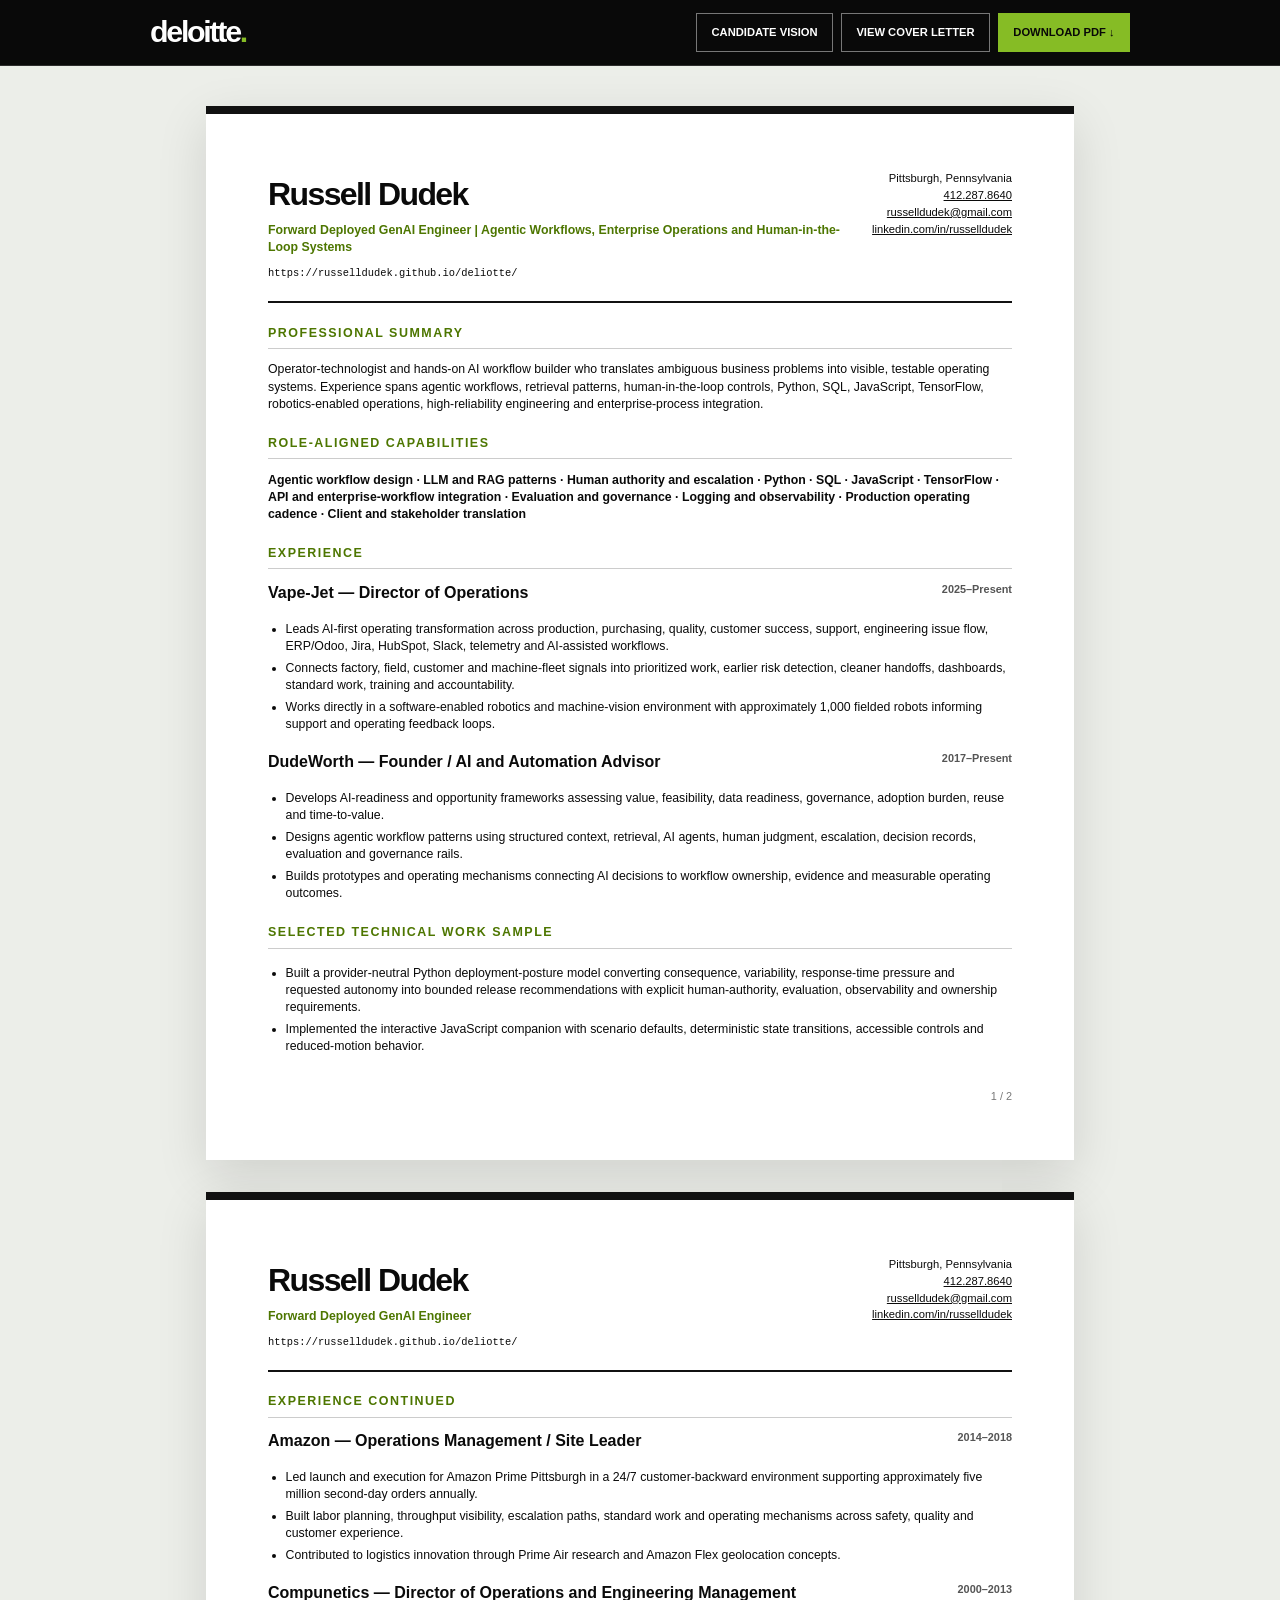
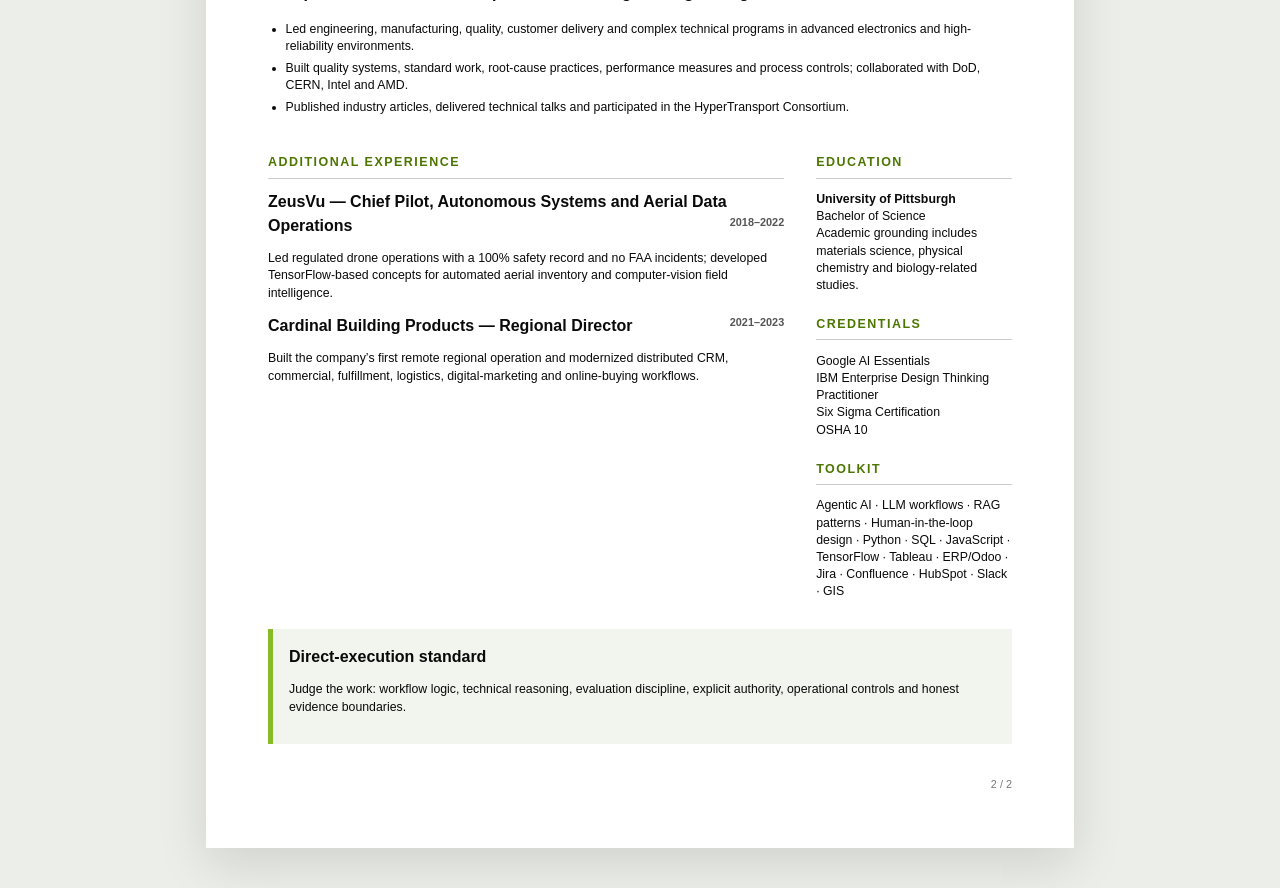
==== resume.html @ f1f815e5 "Add role-aligned resume route" ====
<!doctype html><html lang="en"><head><meta charset="utf-8"><meta name="viewport" content="width=device-width,initial-scale=1"><title>Russell Dudek | Deloitte FDE Résumé</title><link rel="stylesheet" href="styles.v2.css"></head><body class="document-page"><header class="docbar"><a href="index.html"><span class="wordmark">deloitte<span>.</span></span></a><nav class="doc-actions"><a href="index.html">Candidate vision</a><a href="cover-letter.html">View cover letter</a><a class="download" download href="docs/russell-dudek-deloitte-frontier-genai-fde-resume.pdf">Download PDF ↓</a></nav></header><main class="sheet-stack"><section class="sheet"><div class="sheet-header"><div><h1>Russell Dudek</h1><p>Forward Deployed GenAI Engineer | Agentic Workflows, Enterprise Operations and Human-in-the-Loop Systems</p><div class="visible-url">https://russelldudek.github.io/deliotte/</div></div><div class="contact">Pittsburgh, Pennsylvania<a href="tel:+14122878640">412.287.8640</a><a href="mailto:russelldudek@gmail.com">russelldudek@gmail.com</a><a href="https://www.linkedin.com/in/russelldudek">linkedin.com/in/russelldudek</a></div></div><h2>Professional summary</h2><p>Operator-technologist and hands-on AI workflow builder who translates ambiguous business problems into visible, testable operating systems. Experience spans agentic workflows, retrieval patterns, human-in-the-loop controls, Python, SQL, JavaScript, TensorFlow, robotics-enabled operations, high-reliability engineering and enterprise-process integration.</p><h2>Role-aligned capabilities</h2><p><b>Agentic workflow design · LLM and RAG patterns · Human authority and escalation · Python · SQL · JavaScript · TensorFlow · API and enterprise-workflow integration · Evaluation and governance · Logging and observability · Production operating cadence · Client and stakeholder translation</b></p><h2>Experience</h2><h3>Vape-Jet — Director of Operations <small>2025–Present</small></h3><ul><li>Leads AI-first operating transformation across production, purchasing, quality, customer success, support, engineering issue flow, ERP/Odoo, Jira, HubSpot, Slack, telemetry and AI-assisted workflows.</li><li>Connects factory, field, customer and machine-fleet signals into prioritized work, earlier risk detection, cleaner handoffs, dashboards, standard work, training and accountability.</li><li>Works directly in a software-enabled robotics and machine-vision environment with approximately 1,000 fielded robots informing support and operating feedback loops.</li></ul><h3>DudeWorth — Founder / AI and Automation Advisor <small>2017–Present</small></h3><ul><li>Develops AI-readiness and opportunity frameworks assessing value, feasibility, data readiness, governance, adoption burden, reuse and time-to-value.</li><li>Designs agentic workflow patterns using structured context, retrieval, AI agents, human judgment, escalation, decision records, evaluation and governance rails.</li><li>Builds prototypes and operating mechanisms connecting AI decisions to workflow ownership, evidence and measurable operating outcomes.</li></ul><h2>Selected technical work sample</h2><ul><li>Built a provider-neutral Python deployment-posture model converting consequence, variability, response-time pressure and requested autonomy into bounded release recommendations with explicit human-authority, evaluation, observability and ownership requirements.</li><li>Implemented the interactive JavaScript companion with scenario defaults, deterministic state transitions, accessible controls and reduced-motion behavior.</li></ul><div class="page-number">1 / 2</div></section><section class="sheet"><div class="sheet-header"><div><h1>Russell Dudek</h1><p>Forward Deployed GenAI Engineer</p><div class="visible-url">https://russelldudek.github.io/deliotte/</div></div><div class="contact">Pittsburgh, Pennsylvania<a href="tel:+14122878640">412.287.8640</a><a href="mailto:russelldudek@gmail.com">russelldudek@gmail.com</a><a href="https://www.linkedin.com/in/russelldudek">linkedin.com/in/russelldudek</a></div></div><h2>Experience continued</h2><h3>Amazon — Operations Management / Site Leader <small>2014–2018</small></h3><ul><li>Led launch and execution for Amazon Prime Pittsburgh in a 24/7 customer-backward environment supporting approximately five million second-day orders annually.</li><li>Built labor planning, throughput visibility, escalation paths, standard work and operating mechanisms across safety, quality and customer experience.</li><li>Contributed to logistics innovation through Prime Air research and Amazon Flex geolocation concepts.</li></ul><h3>Compunetics — Director of Operations and Engineering Management <small>2000–2013</small></h3><ul><li>Led engineering, manufacturing, quality, customer delivery and complex technical programs in advanced electronics and high-reliability environments.</li><li>Built quality systems, standard work, root-cause practices, performance measures and process controls; collaborated with DoD, CERN, Intel and AMD.</li><li>Published industry articles, delivered technical talks and participated in the HyperTransport Consortium.</li></ul><div class="two-col"><div><h2>Additional experience</h2><h3>ZeusVu — Chief Pilot, Autonomous Systems and Aerial Data Operations <small>2018–2022</small></h3><p>Led regulated drone operations with a 100% safety record and no FAA incidents; developed TensorFlow-based concepts for automated aerial inventory and computer-vision field intelligence.</p><h3>Cardinal Building Products — Regional Director <small>2021–2023</small></h3><p>Built the company’s first remote regional operation and modernized distributed CRM, commercial, fulfillment, logistics, digital-marketing and online-buying workflows.</p></div><aside><h2>Education</h2><p><b>University of Pittsburgh</b><br>Bachelor of Science<br>Academic grounding includes materials science, physical chemistry and biology-related studies.</p><h2>Credentials</h2><p>Google AI Essentials<br>IBM Enterprise Design Thinking Practitioner<br>Six Sigma Certification<br>OSHA 10</p><h2>Toolkit</h2><p>Agentic AI · LLM workflows · RAG patterns · Human-in-the-loop design · Python · SQL · JavaScript · TensorFlow · Tableau · ERP/Odoo · Jira · Confluence · HubSpot · Slack · GIS</p></aside></div><div class="callout"><b>Direct-execution standard</b><p>Judge the work: workflow logic, technical reasoning, evaluation discipline, explicit authority, operational controls and honest evidence boundaries.</p></div><div class="page-number">2 / 2</div></section></main></body></html>
---- styles.v2.css ----
:root{--ink:#0a0a0a;--paper:#fff;--fog:#f2f3ef;--muted:#626262;--line:#d7d9d2;--green:#86bc25;--green-deep:#4d7600;--acid:#b7ed42;--max:1240px;--sans:"Helvetica Neue",Helvetica,Arial,sans-serif;--mono:"SFMono-Regular",Consolas,monospace}*{box-sizing:border-box}html{scroll-behavior:smooth}body{margin:0;background:var(--paper);color:var(--ink);font-family:var(--sans);line-height:1.5;text-rendering:optimizeLegibility}a{color:inherit}button,input{font:inherit}:focus-visible{outline:3px solid var(--green);outline-offset:4px}.skip{position:fixed;left:1rem;top:-5rem;z-index:200;background:#fff;color:#000;padding:.8rem 1rem;border:2px solid #000}.skip:focus{top:1rem}.topbar{position:sticky;top:0;z-index:100;min-height:82px;padding:0 max(24px,calc((100vw - var(--max))/2));display:flex;align-items:stretch;justify-content:space-between;background:rgba(8,8,8,.96);color:#fff;border-bottom:1px solid #292929;backdrop-filter:blur(18px)}.identity{display:flex;align-items:center;gap:1.15rem;text-decoration:none;padding-right:2rem}.wordmark{font-size:1.9rem;font-weight:900;letter-spacing:-.075em;line-height:1}.wordmark span{color:var(--green)}.identity small{border-left:1px solid #464646;padding-left:1.15rem;color:#bdbdbd;font-size:.68rem;letter-spacing:.08em;text-transform:uppercase;max-width:170px}.topbar nav{display:flex;align-items:stretch}.topbar nav>a{display:flex;align-items:center;padding:0 .8rem;text-decoration:none;color:#d5d5d5;font-size:.72rem;font-weight:800;letter-spacing:.06em;text-transform:uppercase;border-left:1px solid #272727;transition:.2s}.topbar nav>a:hover{background:#191919;color:#fff}.topbar nav .resume-cta{background:var(--green);color:#0a0a0a;padding-inline:1.4rem}.topbar nav .resume-cta:hover{background:var(--acid);color:#000}.menu{display:none;background:transparent;border:0;padding:1.2rem}.menu i{display:block;width:24px;height:2px;background:#fff;margin:6px}.hero{overflow:hidden;background:#090909;color:#fff;position:relative}.hero:before{content:"";position:absolute;inset:0;background:radial-gradient(circle at 72% 42%,rgba(134,188,37,.14),transparent 30%),linear-gradient(rgba(255,255,255,.032) 1px,transparent 1px),linear-gradient(90deg,rgba(255,255,255,.032) 1px,transparent 1px);background-size:auto,42px 42px,42px 42px}.hero-grid{position:relative;max-width:var(--max);min-height:760px;margin:auto;padding:5.5rem 1.5rem 4.5rem;display:grid;grid-template-columns:minmax(0,.88fr) minmax(480px,1.12fr);gap:4.5rem;align-items:center}.eyebrow{margin:0 0 1.15rem;color:#c8e49b;font-size:.69rem;font-weight:900;letter-spacing:.17em;text-transform:uppercase}.dark-ink{color:var(--green-deep)}h1,h2,h3,p{overflow-wrap:anywhere}.hero h1{margin:0;max-width:720px;font-size:clamp(3.9rem,6.7vw,7.15rem);line-height:.89;letter-spacing:-.078em}.hero h1 em{font-style:normal;color:var(--green)}.lede{max-width:690px;margin:1.9rem 0 0;color:#c9c9c9;font-size:clamp(1.08rem,1.65vw,1.36rem)}.hero-actions{display:flex;align-items:center;gap:.8rem;flex-wrap:wrap;margin-top:2rem}.button{min-height:49px;display:inline-flex;align-items:center;justify-content:center;padding:.78rem 1.15rem;border:1px solid #fff;border-radius:2px;text-decoration:none;font-size:.78rem;font-weight:900;letter-spacing:.04em;text-transform:uppercase}.button.green{background:var(--green);border-color:var(--green);color:#080808}.button.green:hover{background:var(--acid)}.button.outline:hover{background:#fff;color:#000}.text-link{margin-left:.35rem;color:#d9d9d9;font-size:.8rem;font-weight:850;text-underline-offset:5px}.proof-strip{display:grid;grid-template-columns:repeat(3,1fr);margin-top:3rem;border-top:1px solid #373737;border-bottom:1px solid #373737}.proof-strip span{padding:1rem .75rem 1rem 0;color:#a9a9a9;font-size:.7rem;border-right:1px solid #373737}.proof-strip span+span{padding-left:.75rem}.proof-strip span:last-child{border-right:0}.proof-strip b{display:block;color:#fff;font-size:.74rem;margin-bottom:.18rem}.assembly{position:relative;border:1px solid #383838;background:rgba(12,12,12,.92);box-shadow:0 35px 90px rgba(0,0,0,.48);overflow:hidden}.assembly-head,.assembly-foot{height:54px;display:flex;align-items:center;justify-content:space-between;padding:0 1rem;border-bottom:1px solid #343434;color:#cfcfcf;font-family:var(--mono);font-size:.67rem;text-transform:uppercase;letter-spacing:.08em}.assembly-foot{border-top:1px solid #343434;border-bottom:0}.live{display:flex;align-items:center;gap:.45rem;color:#d6edaf}.live i{width:7px;height:7px;border-radius:50%;background:var(--green);box-shadow:0 0 12px var(--green);animation:pulse 1.4s infinite}.assembly-stage{position:relative;min-height:560px;background:linear-gradient(135deg,#111,#070707);overflow:hidden}.assembly-stage:before{content:"";position:absolute;inset:0;background:linear-gradient(rgba(255,255,255,.04) 1px,transparent 1px),linear-gradient(90deg,rgba(255,255,255,.04) 1px,transparent 1px);background-size:28px 28px}.scan{position:absolute;z-index:5;left:0;right:0;height:2px;background:linear-gradient(90deg,transparent,var(--acid),transparent);box-shadow:0 0 18px var(--green);animation:scan 5s ease-in-out infinite}.module{position:absolute;z-index:3;width:190px;padding:.8rem .9rem;border:1px solid #454545;background:#171717;box-shadow:0 12px 24px rgba(0,0,0,.35);animation-duration:6s;animation-iteration-count:infinite;animation-timing-function:cubic-bezier(.6,0,.22,1)}.module b{display:block;color:#fff;font-size:.8rem;text-transform:uppercase;letter-spacing:.08em}.module span{display:block;color:#8d8d8d;font-family:var(--mono);font-size:.59rem;margin-top:.3rem}.m1{left:4%;top:9%;animation-name:lock1}.m2{right:4%;top:10%;animation-name:lock2}.m3{left:3%;top:41%;animation-name:lock3}.m4{right:3%;top:42%;animation-name:lock4}.m5{left:8%;bottom:8%;animation-name:lock5}.m6{right:8%;bottom:8%;animation-name:lock6}.core{position:absolute;z-index:4;left:50%;top:50%;width:210px;height:210px;transform:translate(-50%,-50%);border-radius:50%;display:grid;place-content:center;text-align:center;background:#101010;border:1px solid #596f31;box-shadow:0 0 0 22px rgba(134,188,37,.04),0 0 80px rgba(134,188,37,.12)}.core-ring{position:absolute;inset:-16px;border:1px dashed rgba(183,237,66,.38);border-radius:50%;animation:spin 18s linear infinite}.core small,.core span{font-family:var(--mono);font-size:.56rem;text-transform:uppercase;letter-spacing:.1em;color:#99b66b}.core strong{font-size:1.35rem;line-height:1.05;letter-spacing:-.04em;margin:.45rem 0}.assembly-foot button{border:0;background:none;color:#d6edaf;font-family:var(--mono);font-size:.67rem;text-transform:uppercase;cursor:pointer}.assembly.replay .module{animation:none}.assembly.replay .scan{animation:none}.ticker{overflow:hidden;background:var(--green);color:#0a0a0a;border-block:1px solid #0a0a0a;white-space:nowrap}.ticker div{width:max-content;padding:.78rem 0;font-size:.69rem;font-weight:950;letter-spacing:.13em;animation:ticker 32s linear infinite}.section{padding:7rem 1.5rem}.wrap{max-width:var(--max);margin:auto}.section h2,.closing h2{max-width:1040px;margin:0;font-size:clamp(2.7rem,5.7vw,5.7rem);line-height:.95;letter-spacing:-.065em}.section-lede{max-width:820px;margin:1.5rem 0 0;color:var(--muted);font-size:1.16rem}.pale{color:#bdbdbd}.fog{background:var(--fog)}.black{background:#0b0b0b;color:#fff}.mandate-grid{display:grid;grid-template-columns:.82fr 1.18fr;gap:6rem;margin-top:4.5rem}.mandate-grid blockquote{margin:0;font-size:clamp(2rem,3.6vw,3.7rem);font-weight:800;line-height:1.05;letter-spacing:-.05em;position:sticky;top:125px}.tensions{border-top:1px solid var(--line)}.tensions article{display:grid;grid-template-columns:56px 1fr;gap:1rem;padding:1.5rem 0;border-bottom:1px solid var(--line)}.tensions article>b{color:var(--green-deep)}.tensions h3{margin:0;font-size:1.15rem}.tensions p{margin:.25rem 0 0;color:var(--muted)}.contract{display:grid;grid-template-columns:repeat(5,1fr);margin-top:4rem;border-top:2px solid var(--ink);border-bottom:2px solid var(--ink)}.contract article{min-height:310px;padding:1.4rem 1rem;border-right:1px solid #c8cac3;background:#fff;transition:.25s}.contract article:last-child{border-right:0}.contract article:hover{background:#e9f5d4;transform:translateY(-8px)}.contract span{font-family:var(--mono);font-size:.7rem}.contract h3{margin:3.2rem 0 .7rem;font-size:1.6rem;letter-spacing:-.04em}.contract p{color:var(--muted);font-size:.86rem}.contract b{display:block;margin-top:1.2rem;padding-top:1rem;border-top:1px solid #ccc;font-size:.72rem}.lab{display:grid;grid-template-columns:minmax(300px,.72fr) minmax(0,1.28fr);gap:2rem;margin-top:3.5rem}.controls{padding:1.45rem;background:#fff;color:#111;border:1px solid #353535}.tabs{display:grid;grid-template-columns:repeat(3,1fr);gap:.35rem}.tabs button{min-height:48px;padding:.5rem;border:1px solid #bbb;background:#fff;font-size:.66rem;font-weight:850}.tabs button.active{background:#111;color:#fff;border-color:#111}.controls label{display:block;position:relative;margin-top:1.35rem;font-size:.74rem;font-weight:850}.controls output{float:right;color:var(--green-deep)}input[type=range]{width:100%;margin-top:.5rem;accent-color:var(--green)}.reset{width:100%;margin-top:1.2rem;padding:.75rem;background:#fff;border:1px solid #111;font-weight:850}.readout{padding:2rem;border:1px solid #323232;background:linear-gradient(145deg,#161616,#0c0c0c)}.readout>small{color:#a3b989;text-transform:uppercase;letter-spacing:.12em}.readout>h3{margin:.45rem 0 1rem;color:#dff2be;font-size:clamp(2.5rem,5vw,5.2rem);line-height:.94;letter-spacing:-.06em}.readout>p{max-width:720px;color:#bdbdbd}.requirements{display:grid;grid-template-columns:repeat(2,1fr);gap:.55rem;margin-top:1.5rem}.requirements div{padding:1rem;border:1px solid #323232}.requirements span{display:block;color:#8d8d8d;font-size:.61rem;text-transform:uppercase;letter-spacing:.1em}.requirements b{display:block;margin-top:.3rem;font-size:.86rem}.evidence-grid{display:grid;grid-template-columns:1.12fr .88fr;gap:5rem;margin-top:4rem}.timeline{border-left:3px solid var(--green);padding-left:2rem}.timeline article{position:relative;padding:0 0 2rem}.timeline article+article{padding-top:2rem;border-top:1px solid var(--line)}.timeline article:before{content:"";position:absolute;left:-2.48rem;top:.25rem;width:12px;height:12px;background:var(--green);border:3px solid #fff}.timeline h3{margin:0;font-size:1.35rem}.timeline small{color:var(--green-deep);font-weight:850}.timeline p{color:var(--muted)}.proof{align-self:start;position:sticky;top:110px;background:#111;color:#fff;padding:2rem}.proof h3{font-size:2rem;margin:0}.proof li{margin:.8rem 0;color:#d0d0d0}.plan{display:grid;grid-template-columns:repeat(3,1fr);gap:1px;margin-top:4rem;background:#3d3d3d;border:1px solid #3d3d3d}.plan article{padding:2rem;background:#111}.plan small{color:#cce5a2;font-weight:900;letter-spacing:.12em;text-transform:uppercase}.plan h3{font-size:1.5rem}.plan li{margin:.8rem 0;color:#c8c8c8}.docs{display:grid;grid-template-columns:repeat(5,1fr);margin-top:4rem;border-top:2px solid #111;border-bottom:2px solid #111}.docs article{min-height:285px;padding:1.35rem;border-right:1px solid #c8cac3;background:#fff}.docs article:last-child{border-right:0}.docs h3{font-size:1.2rem}.docs p{color:var(--muted);font-size:.82rem}.docs a{display:block;margin-top:1rem;font-size:.74rem;font-weight:900;text-transform:uppercase;text-underline-offset:4px}.closing{display:grid;grid-template-columns:1.4fr .6fr;gap:4rem;background:var(--green);padding:6rem max(24px,calc((100vw - var(--max))/2))}.closing>div:last-child{display:flex;flex-direction:column;border-top:2px solid #111}.closing>div:last-child a{padding:1rem 0;border-bottom:1px solid rgba(0,0,0,.45);text-decoration:none;font-weight:900}footer{display:grid;grid-template-columns:1fr 1fr;gap:3rem;padding:3rem max(24px,calc((100vw - var(--max))/2));background:#080808;color:#fff}footer p{max-width:520px;color:#999;font-size:.75rem}footer>div:last-child{display:flex;flex-direction:column;align-items:flex-end;gap:.5rem}footer a{color:#bbb;font-size:.75rem}.document-page{background:#eceee9}.docbar{position:sticky;top:0;z-index:50;display:flex;align-items:center;justify-content:space-between;gap:1rem;padding:.8rem max(20px,calc((100vw - 980px)/2));background:#090909;color:#fff;border-bottom:1px solid #2d2d2d}.docbar>a:first-child{text-decoration:none}.doc-actions{display:flex;gap:.5rem;flex-wrap:wrap}.doc-actions a{padding:.65rem .9rem;border:1px solid #777;text-decoration:none;font-size:.7rem;font-weight:900;text-transform:uppercase}.doc-actions a.download{background:var(--green);border-color:var(--green);color:#080808}.sheet-stack{max-width:900px;margin:2.5rem auto;padding:0 1rem}.sheet{min-height:1050px;margin:0 auto 2rem;padding:56px 62px;background:#fff;box-shadow:0 16px 48px rgba(0,0,0,.12);border-top:8px solid #111}.sheet-header{display:grid;grid-template-columns:1fr auto;gap:1rem;padding-bottom:1.2rem;border-bottom:2px solid #111}.sheet-header h1{margin:0;font-size:2rem;letter-spacing:-.05em}.sheet-header p{margin:.25rem 0 0;color:var(--green-deep);font-weight:800}.contact{text-align:right;font-size:.7rem}.contact a{display:block}.sheet .visible-url{font-family:var(--mono);font-size:.65rem;margin-top:.6rem}.sheet h2{font-size:.78rem;letter-spacing:.12em;text-transform:uppercase;color:var(--green-deep);border-bottom:1px solid #ccc;padding-bottom:.35rem;margin:1.3rem 0 .65rem}.sheet h3{margin:.7rem 0 .15rem;font-size:1rem}.sheet h3 small{float:right;font-size:.68rem;color:#555}.sheet p,.sheet li{font-size:.77rem;line-height:1.4}.sheet ul{padding-left:1.1rem}.sheet li{margin:.3rem 0}.two-col{display:grid;grid-template-columns:1.45fr .55fr;gap:2rem}.callout{background:#f2f5ed;border-left:5px solid var(--green);padding:1rem;margin:1rem 0}.letter-body p{font-size:.9rem;line-height:1.55}.metric-grid{display:grid;grid-template-columns:repeat(2,1fr);gap:.7rem}.metric-grid>div{border:1px solid #ccc;padding:.75rem}.phase-grid{display:grid;grid-template-columns:repeat(3,1fr);gap:.8rem}.phase-grid article{border-top:5px solid var(--green);background:#f4f5f1;padding:1rem}.contract-grid{display:grid;grid-template-columns:repeat(2,1fr);gap:.8rem}.contract-grid article{border:1px solid #ccc;padding:1rem}.contract-grid article:last-child{grid-column:1/-1}.page-number{margin-top:2rem;text-align:right;color:#777;font-size:.68rem}@keyframes pulse{50%{opacity:.35;transform:scale(.8)}}@keyframes scan{0%,100%{top:4%;opacity:.2}50%{top:94%;opacity:1}}@keyframes spin{to{transform:rotate(360deg)}}@keyframes ticker{to{transform:translateX(-50%)}}@keyframes lock1{0%,10%{transform:translate(-80px,-30px);opacity:.25}30%,85%{transform:translate(74px,52px);opacity:1}100%{transform:translate(-80px,-30px);opacity:.25}}@keyframes lock2{0%,14%{transform:translate(75px,-35px);opacity:.25}34%,85%{transform:translate(-74px,50px);opacity:1}100%{transform:translate(75px,-35px);opacity:.25}}@keyframes lock3{0%,18%{transform:translate(-95px,0);opacity:.25}38%,85%{transform:translate(82px,0);opacity:1}100%{transform:translate(-95px,0);opacity:.25}}@keyframes lock4{0%,22%{transform:translate(95px,0);opacity:.25}42%,85%{transform:translate(-82px,0);opacity:1}100%{transform:translate(95px,0);opacity:.25}}@keyframes lock5{0%,26%{transform:translate(-70px,35px);opacity:.25}46%,85%{transform:translate(75px,-55px);opacity:1}100%{transform:translate(-70px,35px);opacity:.25}}@keyframes lock6{0%,30%{transform:translate(70px,35px);opacity:.25}50%,85%{transform:translate(-75px,-55px);opacity:1}100%{transform:translate(70px,35px);opacity:.25}}@media(max-width:1080px){.topbar nav>a:not(.resume-cta){display:none}.identity small{display:none}.hero-grid{grid-template-columns:1fr;min-height:auto}.assembly{max-width:760px}.mandate-grid,.evidence-grid{grid-template-columns:1fr}.mandate-grid blockquote,.proof{position:static}.contract,.docs{grid-template-columns:1fr 1fr}.contract article,.docs article{border-bottom:1px solid #c8cac3}.closing{grid-template-columns:1fr}.topbar nav .resume-cta{display:flex!important}}@media(max-width:700px){.topbar{min-height:68px;padding-inline:1rem}.topbar nav{display:none;position:absolute;top:100%;left:0;right:0;flex-direction:column;background:#090909;border-top:1px solid #333}.topbar nav.open{display:flex}.topbar nav>a,.topbar nav>a:not(.resume-cta){display:block!important;padding:1rem;border-bottom:1px solid #2d2d2d}.menu{display:block}.hero-grid{padding:3.5rem 1.1rem}.hero h1{font-size:clamp(3.2rem,15vw,5.2rem)}.proof-strip{grid-template-columns:1fr}.proof-strip span{border-right:0;border-bottom:1px solid #333;padding-left:0!important}.assembly-stage{min-height:520px}.module{width:145px}.module span{font-size:.5rem}.core{width:160px;height:160px}.m1,.m3,.m5{left:2%}.m2,.m4,.m6{right:2%}.section{padding:4.5rem 1.1rem}.section h2,.closing h2{font-size:clamp(2.7rem,13vw,4.4rem)}.contract,.docs,.lab,.requirements,.plan{grid-template-columns:1fr}.contract article,.docs article{min-height:0;border-right:0}.tabs{grid-template-columns:1fr}.closing{padding:4.5rem 1.1rem}footer{grid-template-columns:1fr;padding:2.5rem 1.1rem}footer>div:last-child{align-items:flex-start}.docbar{align-items:flex-start;flex-direction:column}.sheet-stack{margin:1rem auto;padding:.5rem}.sheet{min-height:0;padding:30px 24px}.sheet-header,.two-col,.phase-grid,.metric-grid,.contract-grid{grid-template-columns:1fr}.contact{text-align:left}.sheet h3 small{float:none;display:block}.contract-grid article:last-child{grid-column:auto}}@media print{.topbar,.docbar,.skip{display:none!important}.document-page{background:#fff}.sheet-stack{max-width:none;margin:0;padding:0}.sheet{width:8.5in;min-height:11in;margin:0;box-shadow:none;page-break-after:always}.sheet:last-child{page-break-after:auto}}@media(prefers-reduced-motion:reduce){html{scroll-behavior:auto}.scan,.module,.core-ring,.ticker div,.live i{animation:none!important}.module{opacity:1!important;transform:none!important}.scan{display:none}}
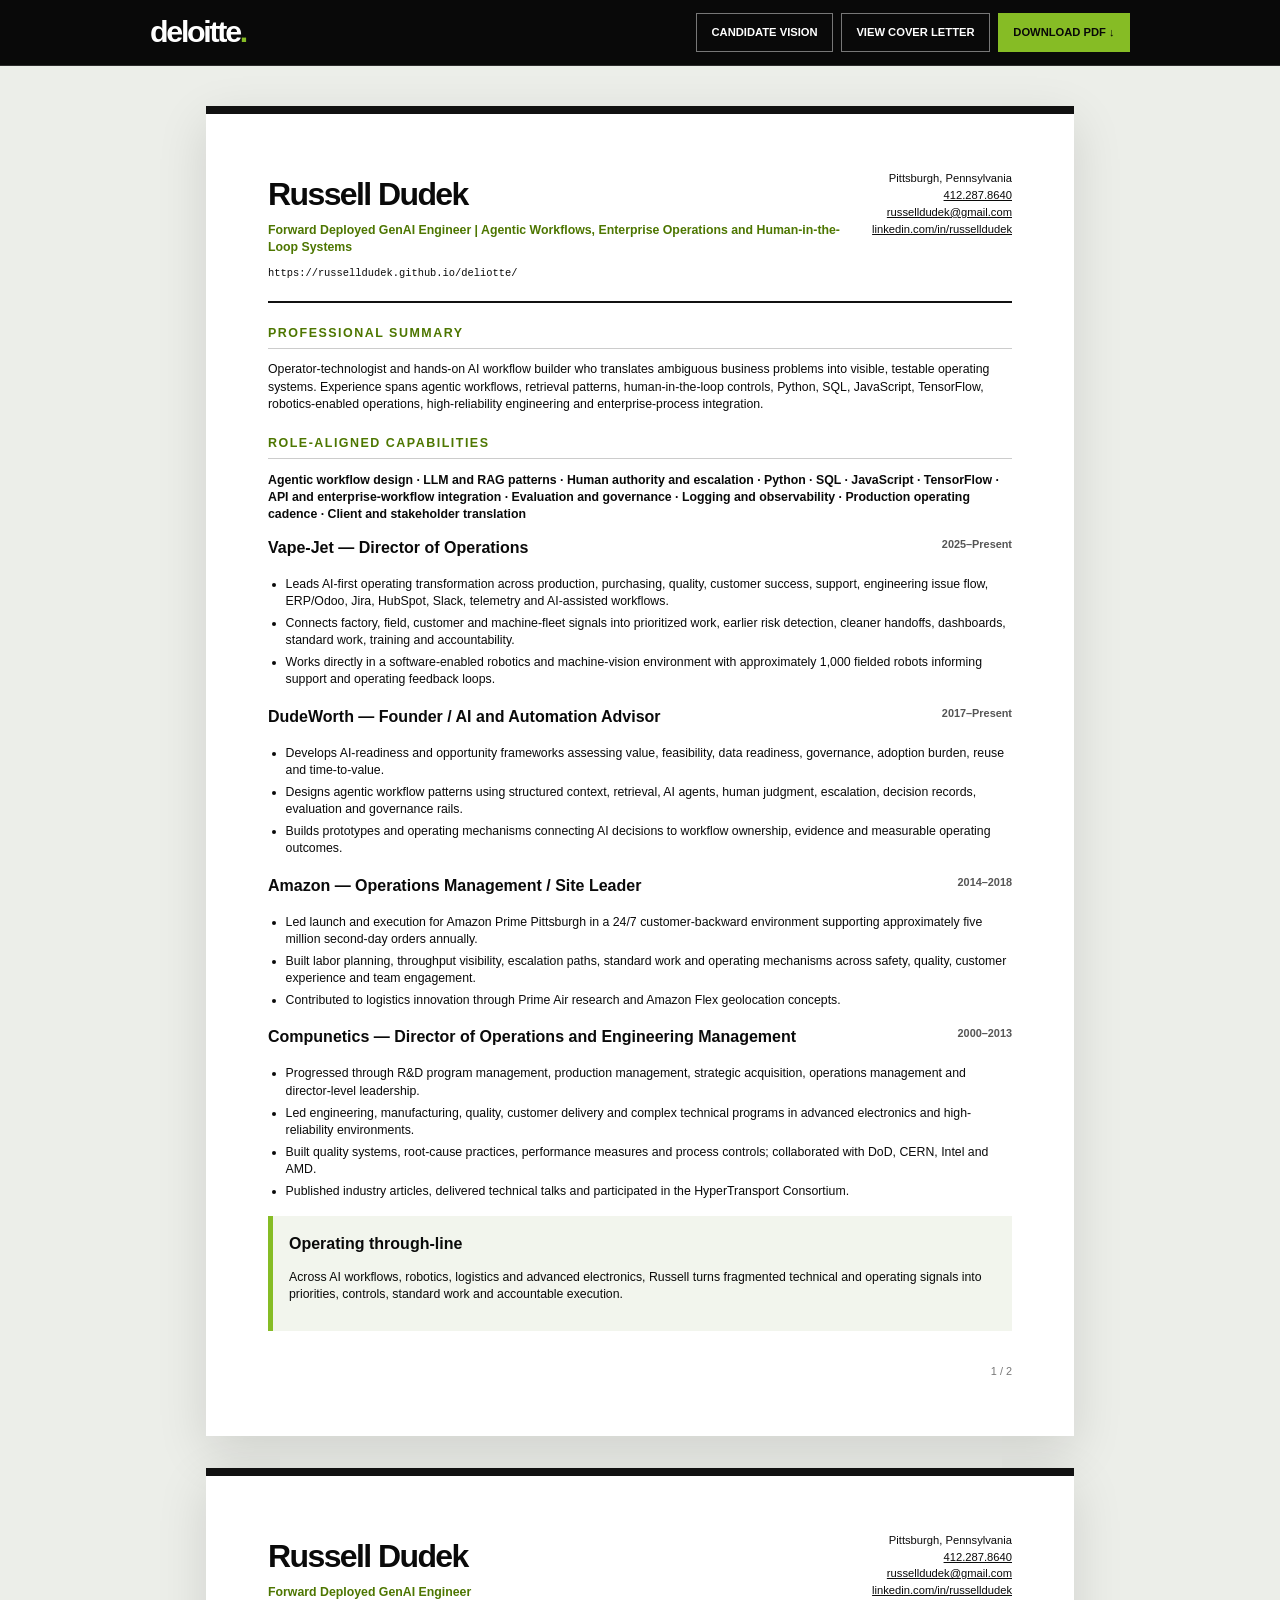
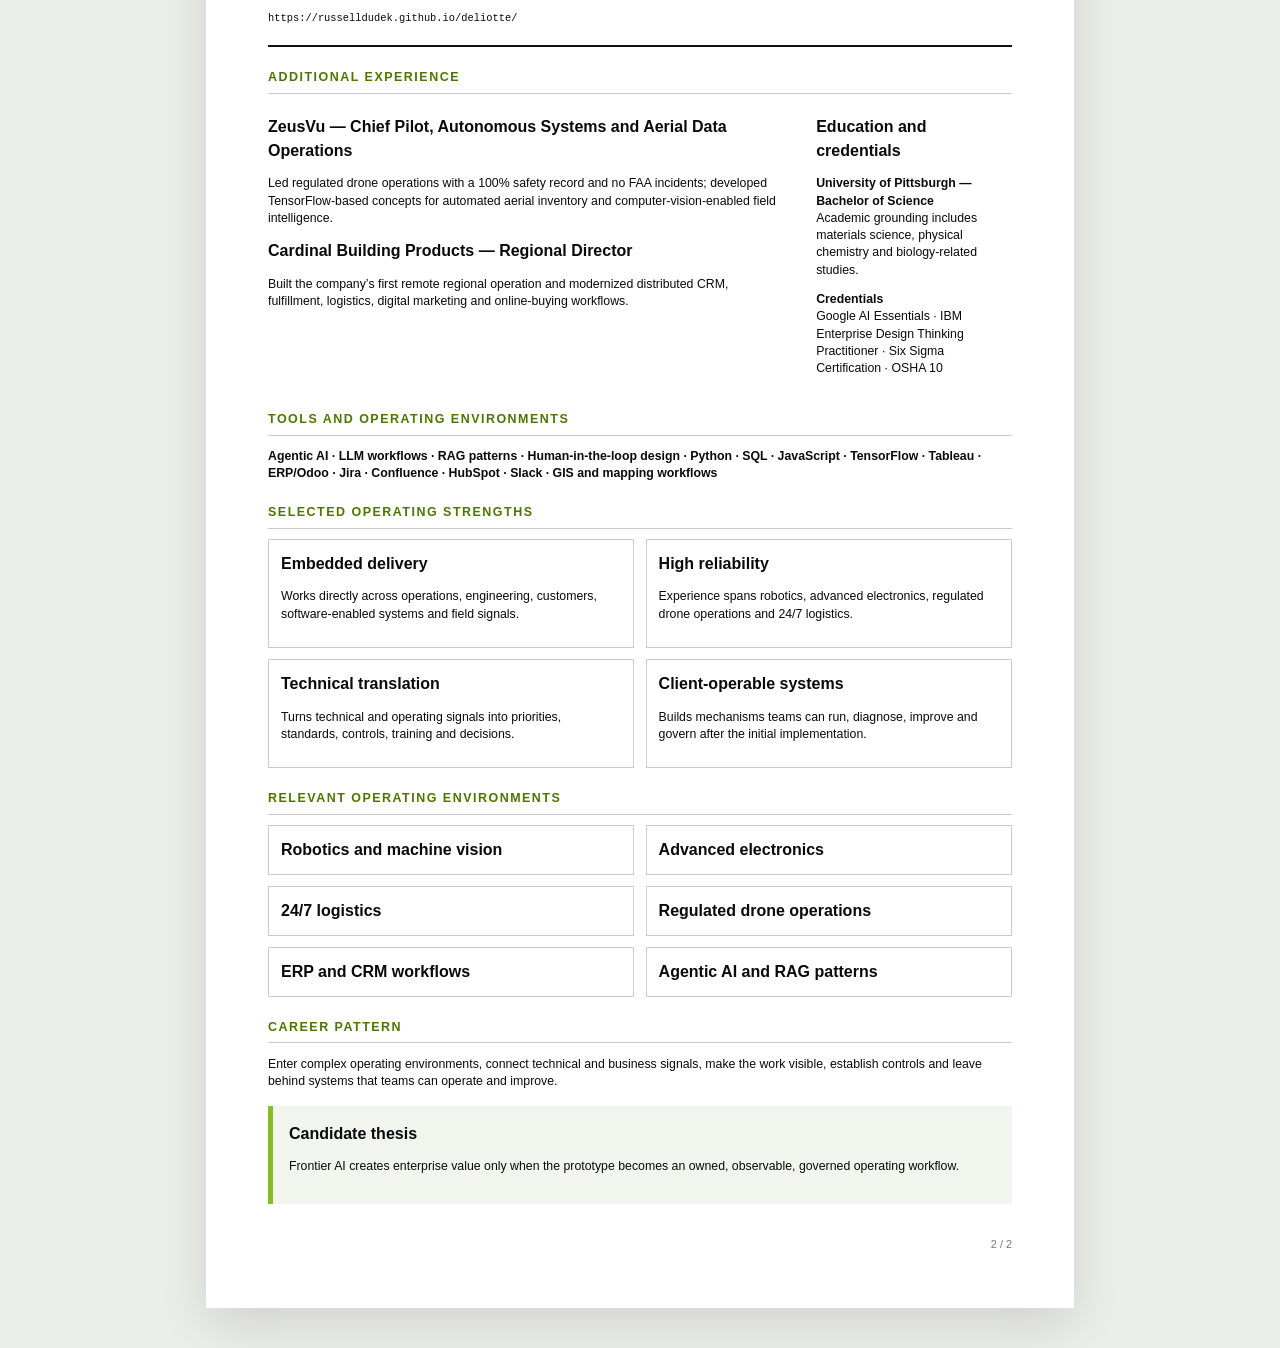
==== commit d941fbcf: "Remove campaign-only resume claims and rebalance two-page layout" ====
--- a/resume.html
+++ b/resume.html
@@ -1 +1,16 @@
-<!doctype html><html lang="en"><head><meta charset="utf-8"><meta name="viewport" content="width=device-width,initial-scale=1"><title>Russell Dudek | Deloitte FDE Résumé</title><link rel="stylesheet" href="styles.v2.css"></head><body class="document-page"><header class="docbar"><a href="index.html"><span class="wordmark">deloitte<span>.</span></span></a><nav class="doc-actions"><a href="index.html">Candidate vision</a><a href="cover-letter.html">View cover letter</a><a class="download" download href="docs/russell-dudek-deloitte-frontier-genai-fde-resume.pdf">Download PDF ↓</a></nav></header><main class="sheet-stack"><section class="sheet"><div class="sheet-header"><div><h1>Russell Dudek</h1><p>Forward Deployed GenAI Engineer | Agentic Workflows, Enterprise Operations and Human-in-the-Loop Systems</p><div class="visible-url">https://russelldudek.github.io/deliotte/</div></div><div class="contact">Pittsburgh, Pennsylvania<a href="tel:+14122878640">412.287.8640</a><a href="mailto:russelldudek@gmail.com">russelldudek@gmail.com</a><a href="https://www.linkedin.com/in/russelldudek">linkedin.com/in/russelldudek</a></div></div><h2>Professional summary</h2><p>Operator-technologist and hands-on AI workflow builder who translates ambiguous business problems into visible, testable operating systems. Experience spans agentic workflows, retrieval patterns, human-in-the-loop controls, Python, SQL, JavaScript, TensorFlow, robotics-enabled operations, high-reliability engineering and enterprise-process integration.</p><h2>Role-aligned capabilities</h2><p><b>Agentic workflow design · LLM and RAG patterns · Human authority and escalation · Python · SQL · JavaScript · TensorFlow · API and enterprise-workflow integration · Evaluation and governance · Logging and observability · Production operating cadence · Client and stakeholder translation</b></p><h2>Experience</h2><h3>Vape-Jet — Director of Operations <small>2025–Present</small></h3><ul><li>Leads AI-first operating transformation across production, purchasing, quality, customer success, support, engineering issue flow, ERP/Odoo, Jira, HubSpot, Slack, telemetry and AI-assisted workflows.</li><li>Connects factory, field, customer and machine-fleet signals into prioritized work, earlier risk detection, cleaner handoffs, dashboards, standard work, training and accountability.</li><li>Works directly in a software-enabled robotics and machine-vision environment with approximately 1,000 fielded robots informing support and operating feedback loops.</li></ul><h3>DudeWorth — Founder / AI and Automation Advisor <small>2017–Present</small></h3><ul><li>Develops AI-readiness and opportunity frameworks assessing value, feasibility, data readiness, governance, adoption burden, reuse and time-to-value.</li><li>Designs agentic workflow patterns using structured context, retrieval, AI agents, human judgment, escalation, decision records, evaluation and governance rails.</li><li>Builds prototypes and operating mechanisms connecting AI decisions to workflow ownership, evidence and measurable operating outcomes.</li></ul><h2>Selected technical work sample</h2><ul><li>Built a provider-neutral Python deployment-posture model converting consequence, variability, response-time pressure and requested autonomy into bounded release recommendations with explicit human-authority, evaluation, observability and ownership requirements.</li><li>Implemented the interactive JavaScript companion with scenario defaults, deterministic state transitions, accessible controls and reduced-motion behavior.</li></ul><div class="page-number">1 / 2</div></section><section class="sheet"><div class="sheet-header"><div><h1>Russell Dudek</h1><p>Forward Deployed GenAI Engineer</p><div class="visible-url">https://russelldudek.github.io/deliotte/</div></div><div class="contact">Pittsburgh, Pennsylvania<a href="tel:+14122878640">412.287.8640</a><a href="mailto:russelldudek@gmail.com">russelldudek@gmail.com</a><a href="https://www.linkedin.com/in/russelldudek">linkedin.com/in/russelldudek</a></div></div><h2>Experience continued</h2><h3>Amazon — Operations Management / Site Leader <small>2014–2018</small></h3><ul><li>Led launch and execution for Amazon Prime Pittsburgh in a 24/7 customer-backward environment supporting approximately five million second-day orders annually.</li><li>Built labor planning, throughput visibility, escalation paths, standard work and operating mechanisms across safety, quality and customer experience.</li><li>Contributed to logistics innovation through Prime Air research and Amazon Flex geolocation concepts.</li></ul><h3>Compunetics — Director of Operations and Engineering Management <small>2000–2013</small></h3><ul><li>Led engineering, manufacturing, quality, customer delivery and complex technical programs in advanced electronics and high-reliability environments.</li><li>Built quality systems, standard work, root-cause practices, performance measures and process controls; collaborated with DoD, CERN, Intel and AMD.</li><li>Published industry articles, delivered technical talks and participated in the HyperTransport Consortium.</li></ul><div class="two-col"><div><h2>Additional experience</h2><h3>ZeusVu — Chief Pilot, Autonomous Systems and Aerial Data Operations <small>2018–2022</small></h3><p>Led regulated drone operations with a 100% safety record and no FAA incidents; developed TensorFlow-based concepts for automated aerial inventory and computer-vision field intelligence.</p><h3>Cardinal Building Products — Regional Director <small>2021–2023</small></h3><p>Built the company’s first remote regional operation and modernized distributed CRM, commercial, fulfillment, logistics, digital-marketing and online-buying workflows.</p></div><aside><h2>Education</h2><p><b>University of Pittsburgh</b><br>Bachelor of Science<br>Academic grounding includes materials science, physical chemistry and biology-related studies.</p><h2>Credentials</h2><p>Google AI Essentials<br>IBM Enterprise Design Thinking Practitioner<br>Six Sigma Certification<br>OSHA 10</p><h2>Toolkit</h2><p>Agentic AI · LLM workflows · RAG patterns · Human-in-the-loop design · Python · SQL · JavaScript · TensorFlow · Tableau · ERP/Odoo · Jira · Confluence · HubSpot · Slack · GIS</p></aside></div><div class="callout"><b>Direct-execution standard</b><p>Judge the work: workflow logic, technical reasoning, evaluation discipline, explicit authority, operational controls and honest evidence boundaries.</p></div><div class="page-number">2 / 2</div></section></main></body></html>+<!doctype html><html lang="en"><head><meta charset="utf-8"><meta name="viewport" content="width=device-width,initial-scale=1"><title>Russell Dudek | Deloitte FDE Résumé</title><link rel="stylesheet" href="styles.v2.css"></head><body class="document-page"><header class="docbar"><a href="index.html"><span class="wordmark">deloitte<span>.</span></span></a><nav class="doc-actions"><a href="index.html">Candidate vision</a><a href="cover-letter.html">View cover letter</a><a class="download" download href="docs/russell-dudek-deloitte-frontier-genai-fde-resume.pdf">Download PDF ↓</a></nav></header><main class="sheet-stack">
+<section class="sheet"><div class="sheet-header"><div><h1>Russell Dudek</h1><p>Forward Deployed GenAI Engineer | Agentic Workflows, Enterprise Operations and Human-in-the-Loop Systems</p><div class="visible-url">https://russelldudek.github.io/deliotte/</div></div><div class="contact">Pittsburgh, Pennsylvania<a href="tel:+14122878640">412.287.8640</a><a href="mailto:russelldudek@gmail.com">russelldudek@gmail.com</a><a href="https://www.linkedin.com/in/russelldudek">linkedin.com/in/russelldudek</a></div></div>
+<h2>Professional summary</h2><p>Operator-technologist and hands-on AI workflow builder who translates ambiguous business problems into visible, testable operating systems. Experience spans agentic workflows, retrieval patterns, human-in-the-loop controls, Python, SQL, JavaScript, TensorFlow, robotics-enabled operations, high-reliability engineering and enterprise-process integration.</p>
+<h2>Role-aligned capabilities</h2><p><b>Agentic workflow design · LLM and RAG patterns · Human authority and escalation · Python · SQL · JavaScript · TensorFlow · API and enterprise-workflow integration · Evaluation and governance · Logging and observability · Production operating cadence · Client and stakeholder translation</b></p>
+<h3>Vape-Jet — Director of Operations <small>2025–Present</small></h3><ul><li>Leads AI-first operating transformation across production, purchasing, quality, customer success, support, engineering issue flow, ERP/Odoo, Jira, HubSpot, Slack, telemetry and AI-assisted workflows.</li><li>Connects factory, field, customer and machine-fleet signals into prioritized work, earlier risk detection, cleaner handoffs, dashboards, standard work, training and accountability.</li><li>Works directly in a software-enabled robotics and machine-vision environment with approximately 1,000 fielded robots informing support and operating feedback loops.</li></ul>
+<h3>DudeWorth — Founder / AI and Automation Advisor <small>2017–Present</small></h3><ul><li>Develops AI-readiness and opportunity frameworks assessing value, feasibility, data readiness, governance, adoption burden, reuse and time-to-value.</li><li>Designs agentic workflow patterns using structured context, retrieval, AI agents, human judgment, escalation, decision records, evaluation and governance rails.</li><li>Builds prototypes and operating mechanisms connecting AI decisions to workflow ownership, evidence and measurable operating outcomes.</li></ul>
+<h3>Amazon — Operations Management / Site Leader <small>2014–2018</small></h3><ul><li>Led launch and execution for Amazon Prime Pittsburgh in a 24/7 customer-backward environment supporting approximately five million second-day orders annually.</li><li>Built labor planning, throughput visibility, escalation paths, standard work and operating mechanisms across safety, quality, customer experience and team engagement.</li><li>Contributed to logistics innovation through Prime Air research and Amazon Flex geolocation concepts.</li></ul>
+<h3>Compunetics — Director of Operations and Engineering Management <small>2000–2013</small></h3><ul><li>Progressed through R&amp;D program management, production management, strategic acquisition, operations management and director-level leadership.</li><li>Led engineering, manufacturing, quality, customer delivery and complex technical programs in advanced electronics and high-reliability environments.</li><li>Built quality systems, root-cause practices, performance measures and process controls; collaborated with DoD, CERN, Intel and AMD.</li><li>Published industry articles, delivered technical talks and participated in the HyperTransport Consortium.</li></ul>
+<div class="callout"><b>Operating through-line</b><p>Across AI workflows, robotics, logistics and advanced electronics, Russell turns fragmented technical and operating signals into priorities, controls, standard work and accountable execution.</p></div><div class="page-number">1 / 2</div></section>
+<section class="sheet"><div class="sheet-header"><div><h1>Russell Dudek</h1><p>Forward Deployed GenAI Engineer</p><div class="visible-url">https://russelldudek.github.io/deliotte/</div></div><div class="contact">Pittsburgh, Pennsylvania<a href="tel:+14122878640">412.287.8640</a><a href="mailto:russelldudek@gmail.com">russelldudek@gmail.com</a><a href="https://www.linkedin.com/in/russelldudek">linkedin.com/in/russelldudek</a></div></div>
+<h2>Additional experience</h2><div class="two-col"><div><h3>ZeusVu — Chief Pilot, Autonomous Systems and Aerial Data Operations</h3><p>Led regulated drone operations with a 100% safety record and no FAA incidents; developed TensorFlow-based concepts for automated aerial inventory and computer-vision-enabled field intelligence.</p><h3>Cardinal Building Products — Regional Director</h3><p>Built the company’s first remote regional operation and modernized distributed CRM, fulfillment, logistics, digital marketing and online-buying workflows.</p></div><aside><h3>Education and credentials</h3><p><b>University of Pittsburgh — Bachelor of Science</b><br>Academic grounding includes materials science, physical chemistry and biology-related studies.</p><p><b>Credentials</b><br>Google AI Essentials · IBM Enterprise Design Thinking Practitioner · Six Sigma Certification · OSHA 10</p></aside></div>
+<h2>Tools and operating environments</h2><p><b>Agentic AI · LLM workflows · RAG patterns · Human-in-the-loop design · Python · SQL · JavaScript · TensorFlow · Tableau · ERP/Odoo · Jira · Confluence · HubSpot · Slack · GIS and mapping workflows</b></p>
+<h2>Selected operating strengths</h2><div class="metric-grid"><div><b>Embedded delivery</b><p>Works directly across operations, engineering, customers, software-enabled systems and field signals.</p></div><div><b>High reliability</b><p>Experience spans robotics, advanced electronics, regulated drone operations and 24/7 logistics.</p></div><div><b>Technical translation</b><p>Turns technical and operating signals into priorities, standards, controls, training and decisions.</p></div><div><b>Client-operable systems</b><p>Builds mechanisms teams can run, diagnose, improve and govern after the initial implementation.</p></div></div>
+<h2>Relevant operating environments</h2><div class="metric-grid"><div><b>Robotics and machine vision</b></div><div><b>Advanced electronics</b></div><div><b>24/7 logistics</b></div><div><b>Regulated drone operations</b></div><div><b>ERP and CRM workflows</b></div><div><b>Agentic AI and RAG patterns</b></div></div>
+<h2>Career pattern</h2><p>Enter complex operating environments, connect technical and business signals, make the work visible, establish controls and leave behind systems that teams can operate and improve.</p>
+<div class="callout"><b>Candidate thesis</b><p>Frontier AI creates enterprise value only when the prototype becomes an owned, observable, governed operating workflow.</p></div><div class="page-number">2 / 2</div></section></main></body></html>
